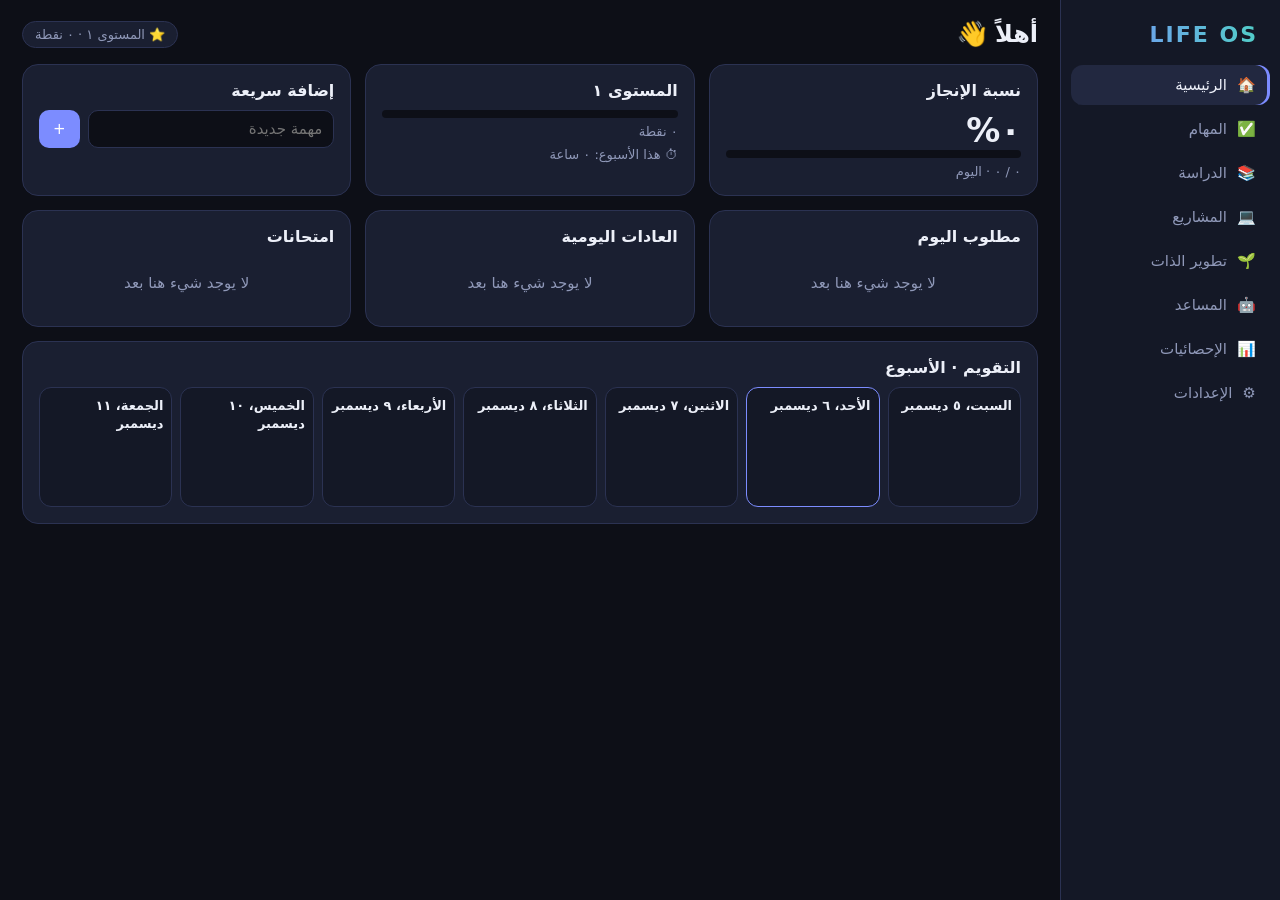
==== lifeos/index.html @ abd7b047 "Add LIFE OS app to the store" ====
<!DOCTYPE html>
<html lang="ar" dir="rtl">
<head>
<meta charset="utf-8">
<meta name="viewport" content="width=device-width,initial-scale=1,viewport-fit=cover">
<meta name="theme-color" content="#0d0f17">
<title>LIFE OS</title>
<link rel="manifest" href="manifest.webmanifest">
<link rel="icon" href="icon.svg">
<style>
:root{--bg:#0d0f17;--bg2:#141826;--card:#1a1f31;--card2:#222840;--line:#2b3252;--tx:#eceff8;--mu:#8f98b8;--ac:#7c8cff;--ac2:#4fd1c5;--ok:#46d19a;--warn:#f5b84b;--bad:#ef6a7a;--r:16px}
*{box-sizing:border-box;-webkit-tap-highlight-color:transparent}
html,body{margin:0;height:100%;background:var(--bg);color:var(--tx);font-family:"Segoe UI",Tahoma,"Noto Sans Arabic",system-ui,sans-serif;font-size:15px}
button,input,select,textarea{font:inherit;color:inherit}
#app{display:flex;height:100%}
nav{width:220px;background:var(--bg2);border-inline-end:1px solid var(--line);padding:16px 10px;display:flex;flex-direction:column;gap:4px;overflow:auto}
.logo{font-weight:800;font-size:22px;letter-spacing:2px;padding:6px 12px 14px;background:linear-gradient(90deg,var(--ac),var(--ac2));-webkit-background-clip:text;background-clip:text;color:transparent}
nav button{background:none;border:0;text-align:start;padding:11px 14px;border-radius:12px;color:var(--mu);cursor:pointer;display:flex;gap:10px;align-items:center;transition:.2s}
nav button:hover{background:var(--card)}
nav button.on{background:var(--card2);color:var(--tx);box-shadow:inset 3px 0 0 var(--ac)}
[dir=rtl] nav button.on{box-shadow:inset -3px 0 0 var(--ac)}
main{flex:1;min-width:0;overflow:auto;padding:20px 22px 90px}
.top{display:flex;align-items:center;gap:10px;margin-bottom:16px;flex-wrap:wrap}
.top h1{margin:0;font-size:24px;flex:1}
.pill{background:var(--card);border:1px solid var(--line);border-radius:99px;padding:5px 12px;font-size:13px;color:var(--mu)}
.grid{display:grid;gap:14px;grid-template-columns:repeat(auto-fit,minmax(min(280px,100%),1fr))}
.card{min-width:0;background:var(--card);border:1px solid var(--line);border-radius:var(--r);padding:16px;animation:in .3s ease}
@keyframes in{from{opacity:0;transform:translateY(8px)}to{opacity:1;transform:none}}
.card h3{margin:0 0 10px;font-size:16px;display:flex;justify-content:space-between;align-items:center;gap:8px}
.btn{background:var(--ac);border:0;color:#fff;padding:8px 14px;border-radius:10px;cursor:pointer;transition:.15s}
.btn:hover{filter:brightness(1.1)}.btn:active{transform:scale(.97)}
.btn.sec{background:var(--card2);color:var(--tx);border:1px solid var(--line)}
.btn.bad{background:var(--bad)}.btn.sm{padding:4px 9px;font-size:13px}
.row{display:flex;align-items:center;gap:10px;padding:8px 0;border-bottom:1px solid var(--line)}
.row:last-child{border:0}.row .grow,.grow{flex:1;min-width:0}
.done .t{text-decoration:line-through;color:var(--mu)}
.mu{color:var(--mu);font-size:13px}
.bar{height:8px;background:var(--bg);border-radius:9px;overflow:hidden}
.bar i{display:block;height:100%;background:linear-gradient(90deg,var(--ac),var(--ac2));transition:width .5s}
.big{font-size:34px;font-weight:800}
input,select,textarea{background:var(--bg);border:1px solid var(--line);border-radius:10px;padding:9px 11px;width:100%}
input[type=checkbox]{width:20px;height:20px;accent-color:var(--ac);flex:none}
input:focus,select:focus,textarea:focus{outline:2px solid var(--ac);border-color:transparent}
label{display:block;font-size:13px;color:var(--mu);margin:10px 0 4px}
.modal{position:fixed;inset:0;background:#000a;display:flex;align-items:center;justify-content:center;z-index:50;padding:14px}
.modal>div{background:var(--card);border:1px solid var(--line);border-radius:var(--r);padding:18px;width:100%;max-width:440px;max-height:92vh;overflow:auto;animation:in .2s}
.tag{font-size:12px;padding:2px 8px;border-radius:99px;background:var(--card2);color:var(--mu);white-space:nowrap}
.p1{color:var(--bad)}.p2{color:var(--warn)}.p3{color:var(--ok)}
.week{display:grid;width:100%;grid-template-columns:repeat(7,minmax(110px,1fr));gap:8px;overflow:auto}
.day{background:var(--bg2);border:1px solid var(--line);border-radius:12px;padding:8px;min-height:120px}
.day.today{border-color:var(--ac)}
.day b{font-size:13px}.ev{font-size:12px;background:var(--card2);border-radius:7px;padding:3px 6px;margin-top:4px;border-inline-start:3px solid var(--ac)}
.ev.a{border-color:var(--warn)}.ev.s{border-color:var(--ac2)}.ev.e{border-color:var(--bad)}
.timer{font-size:56px;font-weight:800;text-align:center;font-variant-numeric:tabular-nums;margin:8px 0}
.tabs{display:flex;gap:6px;margin-bottom:12px;flex-wrap:wrap}
.chat{display:flex;flex-direction:column;gap:8px;max-height:52vh;overflow:auto;padding:4px}
.msg{padding:10px 13px;border-radius:14px;max-width:88%;white-space:pre-wrap;line-height:1.6}
.msg.u{background:var(--ac);align-self:flex-end}
.msg.b{background:var(--card2);align-self:flex-start}
.hab{display:flex;gap:4px;flex-wrap:wrap}
.hab span{width:26px;height:26px;border-radius:7px;background:var(--bg);display:flex;align-items:center;justify-content:center;font-size:11px;color:var(--mu);cursor:pointer;border:1px solid var(--line)}
.hab span.on{background:var(--ok);color:#06251a;border-color:var(--ok)}
.hab span.td{outline:2px solid var(--ac)}
.empty{color:var(--mu);text-align:center;padding:18px}
.toast{position:fixed;bottom:80px;inset-inline:0;margin:auto;width:max-content;max-width:90%;background:var(--card2);border:1px solid var(--ac);padding:10px 16px;border-radius:12px;z-index:99;animation:in .3s}
@media(max-width:760px){
 #app{flex-direction:column-reverse}
 nav{width:100%;flex-direction:row;padding:4px;border:0;border-top:1px solid var(--line);justify-content:space-around;gap:0;overflow:hidden}
 nav .logo{display:none}
 nav button{flex-direction:column;gap:2px;padding:6px 2px;font-size:10px;flex:1;align-items:center;text-align:center;min-width:0}
 nav button.on{box-shadow:none;background:var(--card2)}
 nav button span.ic{font-size:19px}
 main{padding:14px 12px 20px}
 .week{grid-template-columns:repeat(7,130px)}
 .top h1{font-size:20px}
 .timer{font-size:46px}
}
@media(prefers-reduced-motion:reduce){*{animation:none!important;transition:none!important}}
</style>
</head>
<body>
<div id="app"><nav id="nav"></nav><main id="main"></main></div>
<script>
"use strict";
/* ============ i18n ============ */
const T={
ar:{dash:"الرئيسية",tasks:"المهام",study:"الدراسة",projects:"المشاريع",self:"تطوير الذات",ai:"المساعد",stats:"الإحصائيات",settings:"الإعدادات",
today:"اليوم",pending:"مطلوب اليوم",completion:"نسبة الإنجاز",level:"المستوى",xp:"نقطة",add:"إضافة",edit:"تعديل",del:"حذف",save:"حفظ",cancel:"إلغاء",
title:"العنوان",date:"التاريخ",time:"الوقت",prio:"الأولوية",high:"عالية",mid:"متوسطة",low:"منخفضة",none:"لا يوجد شيء هنا بعد",confirmDel:"متأكد من الحذف؟",
newTask:"مهمة جديدة",week:"الأسبوع",day:"اليوم",calendar:"التقويم",prevW:"السابق",nextW:"التالي",
subjects:"المواد",newSubject:"مادة جديدة",name:"الاسم",exam:"تاريخ الامتحان",weight:"الأهمية (1-5)",lessons:"الدروس",assignments:"الواجبات",
newLesson:"درس جديد",newAssign:"واجب جديد",due:"الموعد",plan:"جدول المذاكرة الذكي",genPlan:"توليد الجدول",dailyMin:"دقائق المذاكرة يوميًا",days:"عدد الأيام",
pomodoro:"مؤقت بومودورو",workMin:"دقائق التركيز",breakMin:"دقائق الراحة",start:"ابدأ",pause:"إيقاف مؤقت",reset:"إعادة",focus:"تركيز",rest:"راحة",kind:"النوع",
studyK:"دراسة",workK:"عمل",noSubject:"بدون مادة",minutes:"دقيقة",
newProject:"مشروع جديد",desc:"الوصف",stages:"المراحل",ideas:"الأفكار",links:"الروابط والملفات",newStage:"مرحلة جديدة",newIdea:"فكرة جديدة",newLink:"رابط جديد",url:"الرابط أو مسار الملف",progress:"التقدم",back:"رجوع",
habits:"العادات اليومية",newHabit:"عادة جديدة",sleep:"النوم والاستيقاظ",bed:"وقت النوم",wake:"وقت الاستيقاظ",logSleep:"سجّل نوم الليلة",goals:"أهداف الشهر",newGoal:"هدف جديد",target:"الهدف (رقم)",current:"الحالي",month:"الشهر",
sleepTarget:"هدف النوم (ساعات)",avgSleep:"متوسط النوم",achievements:"سجل الإنجازات",streak:"يوم متتالي",
ask:"اكتب سؤالك...",send:"إرسال",planDay:"نظّم يومي",prios:"أولويات المهام",solve:"ساعدني في مشكلة",boost:"خطة لتحسين الإنتاجية",
hours:"ساعة",studyH:"ساعات الدراسة",workH:"ساعات العمل",thisW:"هذا الأسبوع",lastW:"الأسبوع الماضي",compare:"مقارنة الأسابيع",last14:"آخر 14 يومًا",tasksDone:"مهام منجزة",
lang:"اللغة",backup:"النسخ الاحتياطي",export:"تصدير نسخة",import:"استيراد نسخة",wipe:"مسح كل البيانات",aiCfg:"إعداد الذكاء الاصطناعي (اختياري)",aiKey:"مفتاح API",aiUrl:"عنوان API (متوافق مع OpenAI)",aiModel:"الموديل",
aiNote:"بدون مفتاح، المساعد يعمل محليًا ويحلل بياناتك. مع مفتاح، يستخدم نموذجًا خارجيًا وتُرسل له ملخصات بياناتك. المفتاح يبقى على جهازك فقط.",
saved:"تم الحفظ",imported:"تم الاستيراد",bad:"ملف غير صالح",levelUp:"مستوى جديد!",
fast:"إضافة سريعة",greet:"أهلاً",overdue:"متأخر",noPlan:"أضف مواد أولًا",planDone:"تم توليد الجدول",
exams:"امتحانات",install:"يمكنك تثبيته على الشاشة الرئيسية من قائمة المتصفح",autoBackup:"آخر نسخة تصدير",never:"لم يتم بعد",wipeC:"سيتم مسح كل شيء نهائيًا. تأكيد؟"},
en:{dash:"Home",tasks:"Tasks",study:"Study",projects:"Projects",self:"Growth",ai:"Assistant",stats:"Stats",settings:"Settings",
today:"Today",pending:"Due today",completion:"Completion",level:"Level",xp:"XP",add:"Add",edit:"Edit",del:"Delete",save:"Save",cancel:"Cancel",
title:"Title",date:"Date",time:"Time",prio:"Priority",high:"High",mid:"Medium",low:"Low",none:"Nothing here yet",confirmDel:"Delete this?",
newTask:"New task",week:"Week",day:"Day",calendar:"Calendar",prevW:"Prev",nextW:"Next",
subjects:"Subjects",newSubject:"New subject",name:"Name",exam:"Exam date",weight:"Importance (1-5)",lessons:"Lessons",assignments:"Assignments",
newLesson:"New lesson",newAssign:"New assignment",due:"Due",plan:"Smart study plan",genPlan:"Generate plan",dailyMin:"Study minutes per day",days:"Days",
pomodoro:"Pomodoro timer",workMin:"Focus minutes",breakMin:"Break minutes",start:"Start",pause:"Pause",reset:"Reset",focus:"Focus",rest:"Break",kind:"Type",
studyK:"Study",workK:"Work",noSubject:"No subject",minutes:"min",
newProject:"New project",desc:"Description",stages:"Stages",ideas:"Ideas",links:"Links & files",newStage:"New stage",newIdea:"New idea",newLink:"New link",url:"URL or file path",progress:"Progress",back:"Back",
habits:"Daily habits",newHabit:"New habit",sleep:"Sleep & wake",bed:"Bedtime",wake:"Wake time",logSleep:"Log last night",goals:"Monthly goals",newGoal:"New goal",target:"Target (number)",current:"Current",month:"Month",
sleepTarget:"Sleep target (hours)",avgSleep:"Avg sleep",achievements:"Achievement log",streak:"day streak",
ask:"Type your question...",send:"Send",planDay:"Plan my day",prios:"Task priorities",solve:"Help with a problem",boost:"Productivity plan",
hours:"h",studyH:"Study hours",workH:"Work hours",thisW:"This week",lastW:"Last week",compare:"Week comparison",last14:"Last 14 days",tasksDone:"Tasks done",
lang:"Language",backup:"Backup",export:"Export backup",import:"Import backup",wipe:"Erase all data",aiCfg:"AI setup (optional)",aiKey:"API key",aiUrl:"API URL (OpenAI-compatible)",aiModel:"Model",
aiNote:"Without a key the assistant runs locally and analyses your data. With a key it uses an external model and sends summaries of your data. The key stays on your device.",
saved:"Saved",imported:"Imported",bad:"Invalid file",levelUp:"Level up!",
fast:"Quick add",greet:"Hello",overdue:"Overdue",noPlan:"Add subjects first",planDone:"Plan generated",
exams:"Exams",install:"You can install it to your home screen from the browser menu",autoBackup:"Last export",never:"Never",wipeC:"This erases everything permanently. Confirm?"}
};
const IC={dash:"🏠",tasks:"✅",study:"📚",projects:"💻",self:"🌱",ai:"🤖",stats:"📊",settings:"⚙️"};
/* ============ storage (IndexedDB, localStorage fallback) ============ */
const DEF=()=>({v:1,settings:{lang:"ar",sleepTarget:8,aiKey:"",aiUrl:"https://api.openai.com/v1/chat/completions",aiModel:"gpt-4o-mini",lastExport:null,dailyMin:120,planDays:7},
tasks:[],subjects:[],lessons:[],assigns:[],sessions:[],plan:[],projects:[],habits:[],sleep:[],goals:[],xp:0,log:[],chat:[]});
let S=DEF();
const DBN="lifeos",STO="kv";
function idb(){return new Promise((res,rej)=>{if(!window.indexedDB)return rej();const r=indexedDB.open(DBN,1);r.onupgradeneeded=()=>r.result.createObjectStore(STO);r.onsuccess=()=>res(r.result);r.onerror=()=>rej(r.error)})}
async function load(){
 try{const db=await idb();const v=await new Promise((res,rej)=>{const q=db.transaction(STO).objectStore(STO).get("state");q.onsuccess=()=>res(q.result);q.onerror=rej});if(v)S=merge(DEF(),v);else{const l=localStorage.getItem("lifeos");if(l)S=merge(DEF(),JSON.parse(l))}}
 catch(e){try{const l=localStorage.getItem("lifeos");if(l)S=merge(DEF(),JSON.parse(l))}catch(_){}}
}
function merge(d,v){const o=Object.assign({},d,v);o.settings=Object.assign({},d.settings,v.settings||{});return o}
let saveT=null;
function save(){clearTimeout(saveT);saveT=setTimeout(flush,150)}
async function flush(){
 const snap=JSON.parse(JSON.stringify(S));
 try{const db=await idb();await new Promise((res,rej)=>{const tx=db.transaction(STO,"readwrite");tx.objectStore(STO).put(snap,"state");tx.oncomplete=res;tx.onerror=rej})}
 catch(e){try{localStorage.setItem("lifeos",JSON.stringify(snap))}catch(_){}}
}
addEventListener("pagehide",flush);
document.addEventListener("visibilitychange",()=>{if(document.hidden)flush()});
/* ============ utils ============ */
const $=s=>document.querySelector(s);
const t=k=>(T[S.settings.lang]||T.ar)[k]||k;
const uid=()=>Date.now().toString(36)+Math.random().toString(36).slice(2,7);
const esc=s=>String(s==null?"":s).replace(/[&<>"']/g,c=>({"&":"&amp;","<":"&lt;",">":"&gt;",'"':"&quot;","'":"&#39;"}[c]));
const pad=n=>String(n).padStart(2,"0");
const ymd=d=>d.getFullYear()+"-"+pad(d.getMonth()+1)+"-"+pad(d.getDate());
const parse=s=>{const[a,b,c]=s.split("-").map(Number);return new Date(a,b-1,c)};
const today=()=>ymd(new Date());
const addDays=(s,n)=>{const d=parse(s);d.setDate(d.getDate()+n);return ymd(d)};
const diffDays=(a,b)=>Math.round((parse(b)-parse(a))/864e5);
const weekStart=s=>{const d=parse(s);const k=(d.getDay()+1)%7;d.setDate(d.getDate()-k);return ymd(d)};
const fmtD=s=>parse(s).toLocaleDateString(S.settings.lang==="ar"?"ar-EG":"en-GB",{weekday:"short",day:"numeric",month:"short"});
const num=n=>S.settings.lang==="ar"?Number(n).toLocaleString("ar-EG",{useGrouping:false}):String(n);
const prioL=p=>({1:t("high"),2:t("mid"),3:t("low")}[p]);
function toast(m){const e=document.createElement("div");e.className="toast";e.textContent=m;document.body.appendChild(e);setTimeout(()=>e.remove(),2200)}
function lvl(xp){return Math.floor(Math.sqrt(xp/50))+1}
function lvlBase(l){return (l-1)*(l-1)*50}
function addXP(n){
 const before=lvl(S.xp);S.xp=Math.max(0,S.xp+n);const after=lvl(S.xp);
 if(n>0&&after>before){S.log.unshift({id:uid(),date:today(),text:(S.settings.lang==="ar"?"وصلت للمستوى ":"Reached level ")+after});toast("🎉 "+t("levelUp")+" "+after)}
}
function logAch(text){S.log.unshift({id:uid(),date:today(),text});S.log=S.log.slice(0,300)}
function minutesOn(date,kind){return S.sessions.filter(x=>x.date===date&&(!kind||x.kind===kind)).reduce((a,b)=>a+b.min,0)}
function pct(a,b){return b?Math.round(a/b*100):0}
/* ============ modal form ============ */
function form(title,fields,init,onOk){
 const m=document.createElement("div");m.className="modal";
 const body=fields.map(f=>{const v=(init&&init[f.k]!=null)?init[f.k]:(f.d!=null?f.d:"");let i;
  if(f.type==="select")i=`<select name="${f.k}">${f.opts.map(o=>`<option value="${esc(o[0])}" ${String(o[0])===String(v)?"selected":""}>${esc(o[1])}</option>`).join("")}</select>`;
  else if(f.type==="area")i=`<textarea name="${f.k}" rows="3">${esc(v)}</textarea>`;
  else i=`<input name="${f.k}" type="${f.type||"text"}" value="${esc(v)}" ${f.req?"required":""} ${f.min!=null?`min="${f.min}"`:""} ${f.max!=null?`max="${f.max}"`:""} step="any">`;
  return `<label>${esc(f.l)}</label>${i}`}).join("");
 m.innerHTML=`<div><h3>${esc(title)}</h3><form>${body}<div style="display:flex;gap:8px;margin-top:16px"><button class="btn" style="flex:1">${t("save")}</button><button type="button" class="btn sec" data-x>${t("cancel")}</button></div></form></div>`;
 document.body.appendChild(m);
 const fm=m.querySelector("form");const close=()=>m.remove();
 m.querySelector("[data-x]").onclick=close;m.onclick=e=>{if(e.target===m)close()};
 const first=fm.querySelector("input,textarea");if(first&&innerWidth>760)first.focus();
 fm.onsubmit=e=>{e.preventDefault();const o={};fields.forEach(f=>{let v=fm.elements[f.k].value.trim();if(f.type==="number")v=v===""?null:Number(v);o[f.k]=v});close();onOk(o)};
}
function ask(msg,ok){if(confirm(msg))ok()}
/* ============ nav / router ============ */
const VIEWS=["dash","tasks","study","projects","self","ai","stats","settings"];
let view="dash",calBase=today(),calMode="week",studyTab="timer",openProj=null;
function applyLang(){document.documentElement.lang=S.settings.lang;document.documentElement.dir=S.settings.lang==="ar"?"rtl":"ltr"}
function renderNav(){
 $("#nav").innerHTML=`<div class="logo">LIFE OS</div>`+VIEWS.map(v=>`<button data-v="${v}" class="${v===view?"on":""}"><span class="ic">${IC[v]}</span><span>${t(v)}</span></button>`).join("");
 $("#nav").onclick=e=>{const b=e.target.closest("button");if(b){view=b.dataset.v;openProj=null;render()}};
}
function render(){applyLang();renderNav();const m=$("#main");m.innerHTML=R[view]();bind(m);m.scrollTop=0;updateTimerUI()}
function rerender(){const m=$("#main");const st=m.scrollTop;m.innerHTML=R[view]();bind(m);m.scrollTop=st;updateTimerUI();save()}
function bind(root){
 root.onclick=e=>{const el=e.target.closest("[data-a]");if(!el)return;const a=el.dataset.a;if(A[a])A[a](el.dataset.id,el.dataset.x,el)};
 root.onchange=e=>{const el=e.target.closest("[data-c]");if(el&&A[el.dataset.c])A[el.dataset.c](el.dataset.id,el.value,el)};
 root.querySelectorAll("form[data-f]").forEach(f=>f.onsubmit=e=>{e.preventDefault();A[f.dataset.f](f)});
}
function head(title,extra=""){return `<div class="top"><h1>${title}</h1>${extra}<span class="pill">⭐ ${t("level")} ${num(lvl(S.xp))} · ${num(S.xp)} ${t("xp")}</span></div>`}
/* ============ data helpers ============ */
const subj=id=>S.subjects.find(s=>s.id===id);
const subjName=id=>(subj(id)||{}).name||t("noSubject");
function tasksOn(d){return S.tasks.filter(x=>x.date===d)}
function calEvents(d){
 const ev=[];
 tasksOn(d).forEach(x=>ev.push({c:"",txt:(x.time?x.time+" ":"")+x.title,done:x.done}));
 S.assigns.filter(x=>x.due===d).forEach(x=>ev.push({c:"a",txt:"📝 "+x.title,done:x.done}));
 S.plan.filter(x=>x.date===d).forEach(x=>ev.push({c:"s",txt:"📖 "+subjName(x.subjectId)+" "+x.min+" "+t("minutes"),done:x.done}));
 S.subjects.filter(x=>x.exam===d).forEach(x=>ev.push({c:"e",txt:"🎯 "+t("exam")+": "+x.name}));
 return ev;
}
function todayStats(){
 const d=today();
 const tk=tasksOn(d),as=S.assigns.filter(x=>x.due===d),pl=S.plan.filter(x=>x.date===d);
 const all=tk.length+as.length+pl.length;const dn=tk.filter(x=>x.done).length+as.filter(x=>x.done).length+pl.filter(x=>x.done).length;
 return{tk,as,pl,all,dn,p:pct(dn,all)};
}
function overdue(){const d=today();return S.tasks.filter(x=>!x.done&&x.date&&x.date<d)}
function streak(h){let n=0,d=today();if(!h.log[d])d=addDays(d,-1);while(h.log[d]){n++;d=addDays(d,-1)}return n}
function sleepHours(r){const[a,b]=r.bed.split(":").map(Number),[c,d]=r.wake.split(":").map(Number);let m=(c*60+d)-(a*60+b);if(m<=0)m+=1440;return Math.round(m/6)/10}
/* ============ views ============ */
const R={};
R.dash=()=>{
 const st=todayStats(),od=overdue();
 const nl=lvl(S.xp),pr=pct(S.xp-lvlBase(nl),lvlBase(nl+1)-lvlBase(nl));
 const wk=weekStart(today());let wkMin=0;for(let i=0;i<7;i++)wkMin+=minutesOn(addDays(wk,i));
 const rows=[...st.tk.map(x=>row("task",x,x.title,x.time||"")),...st.as.map(x=>row("assign",x,"📝 "+x.title,subjName(x.subjectId))),...st.pl.map(x=>row("plan",x,"📖 "+subjName(x.subjectId),x.min+" "+t("minutes")))];
 const upcoming=S.subjects.filter(s=>s.exam&&s.exam>=today()).sort((a,b)=>a.exam<b.exam?-1:1).slice(0,3);
 const hs=S.habits.map(h=>`<div class="row ${h.log[today()]?"done":""}"><input type="checkbox" data-c="habit" data-id="${h.id}" ${h.log[today()]?"checked":""}><div class="grow t">${esc(h.name)}</div><span class="tag">🔥 ${num(streak(h))}</span></div>`).join("");
 return head(`${t("greet")} 👋`)+`
 <div class="grid">
 <div class="card"><h3>${t("completion")}</h3><div class="big">${num(st.p)}%</div><div class="bar"><i style="width:${st.p}%"></i></div><div class="mu" style="margin-top:6px">${num(st.dn)} / ${num(st.all)} · ${t("today")}</div></div>
 <div class="card"><h3>${t("level")} ${num(nl)}</h3><div class="bar"><i style="width:${pr}%"></i></div><div class="mu" style="margin-top:6px">${num(S.xp)} ${t("xp")}</div>
  <div class="mu" style="margin-top:8px">⏱ ${t("thisW")}: ${num((wkMin/60).toFixed(1))} ${t("hours")}</div></div>
 <div class="card"><h3>${t("fast")}</h3><form data-f="quick" style="display:flex;gap:8px"><input name="title" placeholder="${t("newTask")}" required><button class="btn">+</button></form>
  ${od.length?`<div class="mu p1" style="margin-top:8px">⚠ ${t("overdue")}: ${num(od.length)}</div>`:""}</div>
 </div>
 <div class="grid" style="margin-top:14px">
 <div class="card"><h3>${t("pending")}</h3>${rows.join("")||`<div class="empty">${t("none")}</div>`}</div>
 <div class="card"><h3>${t("habits")}</h3>${hs||`<div class="empty">${t("none")}</div>`}</div>
 <div class="card"><h3>${t("exams")}</h3>${upcoming.map(s=>`<div class="row"><div class="grow">🎯 ${esc(s.name)}</div><span class="tag">${fmtD(s.exam)} · ${num(diffDays(today(),s.exam))}d</span></div>`).join("")||`<div class="empty">${t("none")}</div>`}</div>
 </div>
 <div class="card" style="margin-top:14px"><h3>${t("calendar")} · ${t("week")}</h3>${weekGrid(weekStart(today()))}</div>`;
};
function row(kind,x,title,sub,actions){
 const c=kind==="task"?"task":kind==="assign"?"assign":"planb";
 return `<div class="row ${x.done?"done":""}"><input type="checkbox" data-c="${c}" data-id="${x.id}" ${x.done?"checked":""}><div class="grow"><div class="t">${esc(title)}</div>${sub?`<div class="mu">${esc(sub)}</div>`:""}</div>${actions||""}</div>`;
}
function weekGrid(ws){
 let h='<div class="week">';
 for(let i=0;i<7;i++){const d=addDays(ws,i);const ev=calEvents(d);
  h+=`<div class="day ${d===today()?"today":""}"><b>${fmtD(d)}</b>${ev.map(e=>`<div class="ev ${e.c}" style="${e.done?"opacity:.5;text-decoration:line-through":""}">${esc(e.txt)}</div>`).join("")}</div>`}
 return h+"</div>";
}
R.tasks=()=>{
 const sorted=[...S.tasks].sort((a,b)=>(a.done-b.done)||((a.date||"9")<(b.date||"9")?-1:(a.date||"9")>(b.date||"9")?1:0)||a.prio-b.prio);
 let cal="";
 if(calMode==="week"){cal=`<div style="display:flex;gap:6px;margin-bottom:8px;align-items:center"><button class="btn sec sm" data-a="calMove" data-x="-7">◀ ${t("prevW")}</button><span class="mu grow" style="text-align:center">${fmtD(weekStart(calBase))} → ${fmtD(addDays(weekStart(calBase),6))}</span><button class="btn sec sm" data-a="calMove" data-x="7">${t("nextW")} ▶</button></div>`+weekGrid(weekStart(calBase))}
 else{const ev=calEvents(calBase);cal=`<div style="display:flex;gap:6px;margin-bottom:8px;align-items:center"><button class="btn sec sm" data-a="calMove" data-x="-1">◀</button><span class="mu grow" style="text-align:center">${fmtD(calBase)}</span><button class="btn sec sm" data-a="calMove" data-x="1">▶</button></div>`+(ev.map(e=>`<div class="ev ${e.c}" style="font-size:14px;padding:8px">${esc(e.txt)}</div>`).join("")||`<div class="empty">${t("none")}</div>`)}
 return head(t("tasks"),`<button class="btn" data-a="taskNew">+ ${t("newTask")}</button>`)+`
 <div class="card"><h3>${t("calendar")}<span><button class="btn sec sm" data-a="calMode" data-x="week">${t("week")}</button> <button class="btn sec sm" data-a="calMode" data-x="day">${t("day")}</button></span></h3>${cal}</div>
 <div class="card" style="margin-top:14px"><h3>${t("tasks")}</h3>${sorted.map(x=>row("task",x,x.title,(x.date?fmtD(x.date):"")+(x.time?" "+x.time:"")+" · "+prioL(x.prio),`<span class="tag p${x.prio}">●</span><button class="btn sec sm" data-a="taskEdit" data-id="${x.id}">✎</button><button class="btn sec sm" data-a="taskDel" data-id="${x.id}">🗑</button>`)).join("")||`<div class="empty">${t("none")}</div>`}</div>`;
};
R.study=()=>{
 const tabs=["timer","subjects","lessons","assigns","plan"],names={timer:t("pomodoro"),subjects:t("subjects"),lessons:t("lessons"),assigns:t("assignments"),plan:t("plan")};
 let b="";
 if(studyTab==="timer")b=timerCard();
 if(studyTab==="subjects")b=`<div class="card"><h3>${t("subjects")}<button class="btn sm" data-a="subNew">+ ${t("newSubject")}</button></h3>${S.subjects.map(s=>{const ls=S.lessons.filter(l=>l.subjectId===s.id);const dn=ls.filter(l=>l.done).length;const mins=S.sessions.filter(x=>x.subjectId===s.id).reduce((a,b)=>a+b.min,0);
  return `<div class="row"><div class="grow"><div>${esc(s.name)} <span class="tag">${t("weight")} ${s.weight}</span></div><div class="mu">${s.exam?"🎯 "+fmtD(s.exam)+" · ":""}${num(dn)}/${num(ls.length)} ${t("lessons")} · ${num((mins/60).toFixed(1))}${t("hours")}</div><div class="bar" style="margin-top:5px"><i style="width:${pct(dn,ls.length)}%"></i></div></div><button class="btn sec sm" data-a="subEdit" data-id="${s.id}">✎</button><button class="btn sec sm" data-a="subDel" data-id="${s.id}">🗑</button></div>`}).join("")||`<div class="empty">${t("none")}</div>`}</div>`;
 if(studyTab==="lessons")b=`<div class="card"><h3>${t("lessons")}<button class="btn sm" data-a="lesNew">+ ${t("newLesson")}</button></h3>${S.lessons.map(l=>`<div class="row ${l.done?"done":""}"><input type="checkbox" data-c="lesson" data-id="${l.id}" ${l.done?"checked":""}><div class="grow"><div class="t">${esc(l.title)}</div><div class="mu">${esc(subjName(l.subjectId))}</div></div><button class="btn sec sm" data-a="lesDel" data-id="${l.id}">🗑</button></div>`).join("")||`<div class="empty">${t("none")}</div>`}</div>`;
 if(studyTab==="assigns")b=`<div class="card"><h3>${t("assignments")}<button class="btn sm" data-a="asNew">+ ${t("newAssign")}</button></h3>${[...S.assigns].sort((a,b)=>(a.done-b.done)||(a.due<b.due?-1:1)).map(x=>row("assign",x,x.title,subjName(x.subjectId)+" · "+fmtD(x.due),`<button class="btn sec sm" data-a="asEdit" data-id="${x.id}">✎</button><button class="btn sec sm" data-a="asDel" data-id="${x.id}">🗑</button>`)).join("")||`<div class="empty">${t("none")}</div>`}</div>`;
 if(studyTab==="plan"){
  const days=[...new Set(S.plan.map(p=>p.date))].sort();
  b=`<div class="card"><h3>${t("plan")}</h3><form data-f="genPlan" style="display:flex;gap:8px;flex-wrap:wrap;align-items:flex-end"><div style="flex:1;min-width:120px"><label>${t("dailyMin")}</label><input type="number" name="m" min="15" value="${S.settings.dailyMin}"></div><div style="flex:1;min-width:100px"><label>${t("days")}</label><input type="number" name="d" min="1" max="30" value="${S.settings.planDays}"></div><button class="btn">${t("genPlan")}</button></form></div>
  <div class="grid" style="margin-top:14px">${days.map(d=>`<div class="card"><h3>${fmtD(d)}${d===today()?` <span class="tag">${t("today")}</span>`:""}</h3>${S.plan.filter(p=>p.date===d).map(p=>row("plan",p,subjName(p.subjectId),p.min+" "+t("minutes"),`<button class="btn sec sm" data-a="planDel" data-id="${p.id}">🗑</button>`)).join("")}</div>`).join("")}</div>`;
 }
 return head(t("study"))+`<div class="tabs">${tabs.map(x=>`<button class="btn ${x===studyTab?"":"sec"} sm" data-a="sTab" data-x="${x}">${names[x]}</button>`).join("")}</div>`+b;
};
/* pomodoro */
const TM={mode:"work",run:false,end:0,left:25*60,work:25,brk:5,sub:"",kind:"study"};
function timerCard(){
 return `<div class="card" style="max-width:520px"><h3>${t("pomodoro")}<span class="tag" id="tmMode"></span></h3>
 <div class="timer" id="tmClock">25:00</div><div class="bar"><i id="tmBar" style="width:0"></i></div>
 <div style="display:flex;gap:8px;justify-content:center;margin:14px 0"><button class="btn" id="tmGo" data-a="tmToggle"></button><button class="btn sec" data-a="tmReset">${t("reset")}</button></div>
 <div style="display:grid;grid-template-columns:1fr 1fr;gap:8px"><div><label>${t("workMin")}</label><input type="number" min="1" value="${TM.work}" data-c="tmWork"></div><div><label>${t("breakMin")}</label><input type="number" min="1" value="${TM.brk}" data-c="tmBrk"></div>
 <div><label>${t("kind")}</label><select data-c="tmKind"><option value="study" ${TM.kind==="study"?"selected":""}>${t("studyK")}</option><option value="work" ${TM.kind==="work"?"selected":""}>${t("workK")}</option></select></div>
 <div><label>${t("subjects")}</label><select data-c="tmSub"><option value="">${t("noSubject")}</option>${S.subjects.map(s=>`<option value="${s.id}" ${TM.sub===s.id?"selected":""}>${esc(s.name)}</option>`).join("")}</select></div></div>
 <div class="mu" style="margin-top:10px">${t("today")}: ${num(minutesOn(today()))} ${t("minutes")}</div></div>`;
}
function fmtT(s){s=Math.max(0,Math.round(s));return pad(Math.floor(s/60))+":"+pad(s%60)}
function tmTotal(){return(TM.mode==="work"?TM.work:TM.brk)*60}
function updateTimerUI(){
 const left=TM.run?(TM.end-Date.now())/1000:TM.left;
 document.title=TM.run?fmtT(left)+" · LIFE OS":"LIFE OS";
 const c=$("#tmClock");if(!c)return;
 c.textContent=fmtT(left);$("#tmBar").style.width=(100-pct(left,tmTotal()))+"%";
 $("#tmMode").textContent=TM.mode==="work"?t("focus"):t("rest");$("#tmGo").textContent=TM.run?t("pause"):t("start");
}
function beep(){try{const a=new (window.AudioContext||window.webkitAudioContext)();[0,.25,.5].forEach(o=>{const s=a.createOscillator(),g=a.createGain();s.connect(g);g.connect(a.destination);s.frequency.value=880;g.gain.value=.15;s.start(a.currentTime+o);s.stop(a.currentTime+o+.15)})}catch(e){};if(navigator.vibrate)navigator.vibrate([200,100,200])}
function tmTick(){
 if(!TM.run)return;
 if(Date.now()>=TM.end){
  beep();
  if(TM.mode==="work"){S.sessions.push({id:uid(),date:today(),min:TM.work,kind:TM.kind,subjectId:TM.sub||null});addXP(20);logAch((S.settings.lang==="ar"?"جلسة تركيز ":"Focus session ")+TM.work+" "+t("minutes"));TM.mode="rest"}
  else TM.mode="work";
  TM.left=tmTotal();TM.end=Date.now()+TM.left*1000;save();
  if(view==="dash"||view==="stats"||view==="study")rerender();
 }
 updateTimerUI();
}
setInterval(tmTick,500);
/* projects */
R.projects=()=>{
 if(openProj){const p=S.projects.find(x=>x.id===openProj);if(p)return projectView(p);openProj=null}
 return head(t("projects"),`<button class="btn" data-a="projNew">+ ${t("newProject")}</button>`)+`<div class="grid">${S.projects.map(p=>`<div class="card" style="cursor:pointer" data-a="projOpen" data-id="${p.id}"><h3>${esc(p.name)}<span class="tag">${num(projPct(p))}%</span></h3><div class="mu">${esc(p.desc||"")}</div><div class="bar" style="margin-top:10px"><i style="width:${projPct(p)}%"></i></div><div class="mu" style="margin-top:6px">${num(p.stages.filter(s=>s.done).length)}/${num(p.stages.length)} ${t("stages")} · 💡${num(p.ideas.length)} · 🔗${num(p.links.length)}</div></div>`).join("")||`<div class="empty">${t("none")}</div>`}</div>`;
};
const projPct=p=>pct(p.stages.filter(s=>s.done).length,p.stages.length);
function projectView(p){
 return head(esc(p.name),`<button class="btn sec" data-a="projBack">${t("back")}</button><button class="btn sec" data-a="projEdit" data-id="${p.id}">✎</button><button class="btn bad" data-a="projDel" data-id="${p.id}">🗑</button>`)+`
 <div class="card"><div class="mu">${esc(p.desc||"")}</div><h3 style="margin-top:10px">${t("progress")} ${num(projPct(p))}%</h3><div class="bar"><i style="width:${projPct(p)}%"></i></div></div>
 <div class="grid" style="margin-top:14px">
 <div class="card"><h3>${t("stages")}<button class="btn sm" data-a="pAdd" data-x="stages" data-id="${p.id}">+</button></h3>${p.stages.map(s=>`<div class="row ${s.done?"done":""}"><input type="checkbox" data-c="stage" data-id="${p.id}|${s.id}" ${s.done?"checked":""}><div class="grow t">${esc(s.title)}</div><button class="btn sec sm" data-a="pDel" data-x="stages" data-id="${p.id}|${s.id}">🗑</button></div>`).join("")||`<div class="empty">${t("none")}</div>`}</div>
 <div class="card"><h3>${t("ideas")}<button class="btn sm" data-a="pAdd" data-x="ideas" data-id="${p.id}">+</button></h3>${p.ideas.map(s=>`<div class="row"><div class="grow">💡 ${esc(s.title)}<div class="mu">${fmtD(s.date)}</div></div><button class="btn sec sm" data-a="pDel" data-x="ideas" data-id="${p.id}|${s.id}">🗑</button></div>`).join("")||`<div class="empty">${t("none")}</div>`}</div>
 <div class="card"><h3>${t("links")}<button class="btn sm" data-a="pAdd" data-x="links" data-id="${p.id}">+</button></h3>${p.links.map(s=>`<div class="row"><div class="grow">${/^https?:/i.test(s.url)?`<a href="${esc(s.url)}" target="_blank" rel="noopener" style="color:var(--ac2)">${esc(s.title)}</a>`:`${esc(s.title)}`}<div class="mu" style="word-break:break-all">${esc(s.url)}</div></div><button class="btn sec sm" data-a="pDel" data-x="links" data-id="${p.id}|${s.id}">🗑</button></div>`).join("")||`<div class="empty">${t("none")}</div>`}</div></div>`;
}
/* self */
R.self=()=>{
 const m=today().slice(0,7);
 const last=Array.from({length:14},(_,i)=>addDays(today(),i-13));
 const sl=S.sleep.slice(-7);const avg=sl.length?(sl.reduce((a,b)=>a+sleepHours(b),0)/sl.length).toFixed(1):"-";
 const nl=lvl(S.xp);
 return head(t("self"))+`<div class="grid">
 <div class="card"><h3>${t("habits")}<button class="btn sm" data-a="habNew">+ ${t("newHabit")}</button></h3>${S.habits.map(h=>`<div style="margin-bottom:12px"><div style="display:flex;gap:8px;align-items:center;margin-bottom:5px"><b class="grow">${esc(h.name)}</b><span class="tag">🔥 ${num(streak(h))} ${t("streak")}</span><button class="btn sec sm" data-a="habDel" data-id="${h.id}">🗑</button></div><div class="hab">${last.map(d=>`<span class="${h.log[d]?"on":""} ${d===today()?"td":""}" data-a="habDay" data-id="${h.id}" data-x="${d}">${parse(d).getDate()}</span>`).join("")}</div></div>`).join("")||`<div class="empty">${t("none")}</div>`}</div>
 <div class="card"><h3>${t("sleep")}</h3><div class="mu">${t("sleepTarget")}: ${num(S.settings.sleepTarget)} · ${t("avgSleep")}: ${avg} ${t("hours")}</div>
  <form data-f="sleep" style="margin-top:8px"><div style="display:grid;grid-template-columns:1fr 1fr;gap:8px"><div><label>${t("bed")}</label><input type="time" name="bed" value="23:30" required></div><div><label>${t("wake")}</label><input type="time" name="wake" value="07:00" required></div></div><button class="btn" style="margin-top:10px;width:100%">${t("logSleep")}</button></form>
  <div style="margin-top:10px">${[...S.sleep].reverse().slice(0,6).map(r=>`<div class="row"><div class="grow">${fmtD(r.date)} · ${r.bed} → ${r.wake}</div><span class="tag ${sleepHours(r)>=S.settings.sleepTarget-.5?"p3":"p2"}">${num(sleepHours(r))}${t("hours")}</span><button class="btn sec sm" data-a="sleepDel" data-id="${r.id}">🗑</button></div>`).join("")}</div></div>
 <div class="card"><h3>${t("goals")}<button class="btn sm" data-a="goalNew">+ ${t("newGoal")}</button></h3>${S.goals.filter(g=>g.month===m).map(g=>`<div class="row ${g.done?"done":""}"><div class="grow"><div class="t">${esc(g.title)}</div><div class="bar" style="margin-top:5px"><i style="width:${Math.min(100,pct(g.cur,g.target))}%"></i></div><div class="mu">${num(g.cur)} / ${num(g.target)}</div></div><button class="btn sec sm" data-a="goalInc" data-id="${g.id}" data-x="1">+1</button><button class="btn sec sm" data-a="goalEdit" data-id="${g.id}">✎</button><button class="btn sec sm" data-a="goalDel" data-id="${g.id}">🗑</button></div>`).join("")||`<div class="empty">${t("none")}</div>`}</div>
 <div class="card"><h3>${t("level")} ${num(nl)}</h3><div class="bar"><i style="width:${pct(S.xp-lvlBase(nl),lvlBase(nl+1)-lvlBase(nl))}%"></i></div><div class="mu" style="margin:6px 0 10px">${num(S.xp)} / ${num(lvlBase(nl+1))} ${t("xp")}</div><h3 style="font-size:14px">${t("achievements")}</h3><div style="max-height:220px;overflow:auto">${S.log.slice(0,40).map(l=>`<div class="row"><div class="grow">🏅 ${esc(l.text)}</div><span class="mu">${fmtD(l.date)}</span></div>`).join("")||`<div class="empty">${t("none")}</div>`}</div></div>
 </div>`;
};
/* stats */
function barChart(vals,labels,color="var(--ac)"){
 const mx=Math.max(0.1,...vals),n=vals.length,w=300/n;
 return `<svg viewBox="0 0 300 130" style="width:100%;height:auto">${vals.map((v,i)=>{const h=v/mx*80;return `<rect x="${i*w+3}" y="${100-h}" width="${w-6}" height="${h}" rx="4" fill="${color}"/><text x="${i*w+w/2}" y="${96-h}" font-size="9" text-anchor="middle" fill="#8f98b8">${v?+v.toFixed(1):""}</text><text x="${i*w+w/2}" y="118" font-size="9" text-anchor="middle" fill="#8f98b8">${labels[i]}</text>`}).join("")}</svg>`;
}
function weekTotals(ws){let st=0,wk=0,tk=0;for(let i=0;i<7;i++){const d=addDays(ws,i);st+=minutesOn(d,"study");wk+=minutesOn(d,"work");tk+=S.tasks.filter(x=>x.done&&x.doneDate===d).length}return{st:st/60,wk:wk/60,tk}}
R.stats=()=>{
 const days=Array.from({length:14},(_,i)=>addDays(today(),i-13));
 const sv=days.map(d=>minutesOn(d,"study")/60),wv=days.map(d=>minutesOn(d,"work")/60),tv=days.map(d=>S.tasks.filter(x=>x.done&&x.doneDate===d).length);
 const lb=days.map(d=>parse(d).getDate());
 const tw=weekTotals(weekStart(today())),lw=weekTotals(addDays(weekStart(today()),-7));
 const cmp=(a,b)=>{const d=a-b;return `<span class="${d>=0?"p3":"p1"}">${d>=0?"▲":"▼"} ${num(Math.abs(d).toFixed(1))}</span>`};
 return head(t("stats"))+`<div class="grid">
 <div class="card"><h3>${t("studyH")} · ${t("last14")}</h3>${barChart(sv,lb)}</div>
 <div class="card"><h3>${t("workH")} · ${t("last14")}</h3>${barChart(wv,lb,"var(--ac2)")}</div>
 <div class="card"><h3>${t("tasksDone")} · ${t("last14")}</h3>${barChart(tv,lb,"var(--ok)")}</div>
 <div class="card"><h3>${t("compare")}</h3><table style="width:100%;text-align:center;border-collapse:collapse"><tr class="mu"><td></td><td>${t("thisW")}</td><td>${t("lastW")}</td><td>Δ</td></tr>
 <tr><td style="text-align:start">${t("studyH")}</td><td>${num(tw.st.toFixed(1))}</td><td>${num(lw.st.toFixed(1))}</td><td>${cmp(tw.st,lw.st)}</td></tr>
 <tr><td style="text-align:start">${t("workH")}</td><td>${num(tw.wk.toFixed(1))}</td><td>${num(lw.wk.toFixed(1))}</td><td>${cmp(tw.wk,lw.wk)}</td></tr>
 <tr><td style="text-align:start">${t("tasksDone")}</td><td>${num(tw.tk)}</td><td>${num(lw.tk)}</td><td>${cmp(tw.tk,lw.tk)}</td></tr></table></div>
 <div class="card"><h3>${t("achievements")}</h3><div style="max-height:260px;overflow:auto">${S.log.slice(0,60).map(l=>`<div class="row"><div class="grow">🏅 ${esc(l.text)}</div><span class="mu">${fmtD(l.date)}</span></div>`).join("")||`<div class="empty">${t("none")}</div>`}</div></div></div>`;
};
/* settings */
R.settings=()=>{
 const s=S.settings;
 return head(t("settings"))+`<div class="grid">
 <div class="card"><h3>${t("lang")}</h3><select data-c="lang"><option value="ar" ${s.lang==="ar"?"selected":""}>العربية</option><option value="en" ${s.lang==="en"?"selected":""}>English</option></select>
 <label>${t("sleepTarget")}</label><input type="number" step="0.5" value="${s.sleepTarget}" data-c="sleepT"></div>
 <div class="card"><h3>${t("backup")}</h3><div class="mu" style="margin-bottom:10px">${t("autoBackup")}: ${s.lastExport?new Date(s.lastExport).toLocaleString():t("never")}</div>
 <div style="display:flex;gap:8px;flex-wrap:wrap"><button class="btn" data-a="exp">${t("export")}</button><button class="btn sec" data-a="imp">${t("import")}</button><button class="btn bad" data-a="wipe">${t("wipe")}</button></div><input type="file" id="impF" accept=".json,application/json" hidden></div>
 <div class="card"><h3>${t("aiCfg")}</h3><div class="mu">${t("aiNote")}</div><label>${t("aiKey")}</label><input type="password" value="${esc(s.aiKey)}" data-c="aiKey" autocomplete="off"><label>${t("aiUrl")}</label><input value="${esc(s.aiUrl)}" data-c="aiUrl"><label>${t("aiModel")}</label><input value="${esc(s.aiModel)}" data-c="aiModel"></div>
 <div class="card"><div class="mu">${t("install")}</div></div></div>`;
};
/* ============ actions ============ */
const A={};
A.quick=f=>{const v=f.title.value.trim();if(!v)return;S.tasks.push({id:uid(),title:v,date:today(),time:"",prio:2,done:false});rerender()};
A.task=(id,v,el)=>{const x=S.tasks.find(k=>k.id===id);x.done=el.checked;if(x.done){x.doneDate=today();addXP(10);logAch((S.settings.lang==="ar"?"أنجزت: ":"Done: ")+x.title)}else{x.doneDate=null;addXP(-10)}rerender()};
A.assign=(id,v,el)=>{const x=S.assigns.find(k=>k.id===id);x.done=el.checked;if(x.done){addXP(15);logAch((S.settings.lang==="ar"?"واجب منجز: ":"Assignment done: ")+x.title)}else addXP(-15);rerender()};
A.planb=(id,v,el)=>{const x=S.plan.find(k=>k.id===id);x.done=el.checked;if(x.done){addXP(10);S.sessions.push({id:"p"+id,date:x.date,min:x.min,kind:"study",subjectId:x.subjectId,fromPlan:true})}else{addXP(-10);S.sessions=S.sessions.filter(s=>s.id!=="p"+id)}rerender()};
A.lesson=(id,v,el)=>{const x=S.lessons.find(k=>k.id===id);x.done=el.checked;addXP(el.checked?10:-10);if(el.checked)logAch((S.settings.lang==="ar"?"درس مكتمل: ":"Lesson done: ")+x.title);rerender()};
A.habit=(id)=>{toggleHab(S.habits.find(k=>k.id===id),today());rerender()};
function toggleHab(h,d){if(h.log[d]){delete h.log[d];addXP(-5)}else{h.log[d]=1;addXP(5);const n=streak(h);if(n>0&&n%7===0)logAch((S.settings.lang==="ar"?"أسبوع متواصل على عادة: ":"7-day streak: ")+h.name)}}
A.habDay=(id,d)=>{toggleHab(S.habits.find(k=>k.id===id),d);rerender()};
A.calMove=(id,x)=>{calBase=addDays(calBase,Number(x));rerender()};
A.calMode=(id,x)=>{calMode=x;rerender()};
A.sTab=(id,x)=>{studyTab=x;rerender()};
const prioOpts=()=>[[1,t("high")],[2,t("mid")],[3,t("low")]];
A.taskNew=()=>form(t("newTask"),[{k:"title",l:t("title"),req:1},{k:"date",l:t("date"),type:"date",d:today()},{k:"time",l:t("time"),type:"time"},{k:"prio",l:t("prio"),type:"select",opts:prioOpts(),d:2}],null,o=>{S.tasks.push({id:uid(),title:o.title,date:o.date,time:o.time,prio:+o.prio,done:false});rerender()});
A.taskEdit=id=>{const x=S.tasks.find(k=>k.id===id);form(t("edit"),[{k:"title",l:t("title"),req:1},{k:"date",l:t("date"),type:"date"},{k:"time",l:t("time"),type:"time"},{k:"prio",l:t("prio"),type:"select",opts:prioOpts()}],x,o=>{Object.assign(x,{title:o.title,date:o.date,time:o.time,prio:+o.prio});rerender()})};
A.taskDel=id=>ask(t("confirmDel"),()=>{const x=S.tasks.find(k=>k.id===id);if(x.done)addXP(-10);S.tasks=S.tasks.filter(k=>k.id!==id);rerender()});
const subOpts=()=>[["",t("noSubject")],...S.subjects.map(s=>[s.id,s.name])];
const clampW=w=>Math.min(5,Math.max(1,w||3));
A.subNew=()=>form(t("newSubject"),[{k:"name",l:t("name"),req:1},{k:"exam",l:t("exam"),type:"date"},{k:"weight",l:t("weight"),type:"number",min:1,max:5,d:3}],null,o=>{S.subjects.push({id:uid(),name:o.name,exam:o.exam,weight:clampW(o.weight)});rerender()});
A.subEdit=id=>{const x=subj(id);form(t("edit"),[{k:"name",l:t("name"),req:1},{k:"exam",l:t("exam"),type:"date"},{k:"weight",l:t("weight"),type:"number",min:1,max:5}],x,o=>{Object.assign(x,{name:o.name,exam:o.exam,weight:clampW(o.weight)});rerender()})};
A.subDel=id=>ask(t("confirmDel"),()=>{S.subjects=S.subjects.filter(k=>k.id!==id);S.lessons=S.lessons.filter(k=>k.subjectId!==id);S.assigns.forEach(a=>{if(a.subjectId===id)a.subjectId=null});S.plan=S.plan.filter(k=>k.subjectId!==id);rerender()});
A.lesNew=()=>{if(!S.subjects.length)return toast(t("noPlan"));form(t("newLesson"),[{k:"title",l:t("title"),req:1},{k:"subjectId",l:t("subjects"),type:"select",opts:subOpts()}],null,o=>{S.lessons.push({id:uid(),title:o.title,subjectId:o.subjectId||null,done:false});rerender()})};
A.lesDel=id=>ask(t("confirmDel"),()=>{const x=S.lessons.find(k=>k.id===id);if(x.done)addXP(-10);S.lessons=S.lessons.filter(k=>k.id!==id);rerender()});
A.asNew=()=>form(t("newAssign"),[{k:"title",l:t("title"),req:1},{k:"subjectId",l:t("subjects"),type:"select",opts:subOpts()},{k:"due",l:t("due"),type:"date",d:addDays(today(),3),req:1}],null,o=>{S.assigns.push({id:uid(),title:o.title,subjectId:o.subjectId||null,due:o.due,done:false});rerender()});
A.asEdit=id=>{const x=S.assigns.find(k=>k.id===id);form(t("edit"),[{k:"title",l:t("title"),req:1},{k:"subjectId",l:t("subjects"),type:"select",opts:subOpts()},{k:"due",l:t("due"),type:"date",req:1}],x,o=>{Object.assign(x,{title:o.title,subjectId:o.subjectId||null,due:o.due});rerender()})};
A.asDel=id=>ask(t("confirmDel"),()=>{const x=S.assigns.find(k=>k.id===id);if(x.done)addXP(-15);S.assigns=S.assigns.filter(k=>k.id!==id);rerender()});
A.planDel=id=>{const p=S.plan.find(k=>k.id===id);if(p&&p.done)addXP(-10);S.plan=S.plan.filter(k=>k.id!==id);S.sessions=S.sessions.filter(s=>s.id!=="p"+id);rerender()};
A.genPlan=f=>{
 if(!S.subjects.length)return toast(t("noPlan"));
 const daily=Math.max(15,+f.m.value||120),nd=Math.min(30,Math.max(1,+f.d.value||7));
 S.settings.dailyMin=daily;S.settings.planDays=nd;
 S.plan=S.plan.filter(p=>p.done||p.date<today());
 for(let i=0;i<nd;i++){
  const d=addDays(today(),i);
  if(S.plan.some(p=>p.date===d))continue;
  const sc=S.subjects.map(s=>{const left=s.exam?diffDays(d,s.exam):null;if(left!==null&&left<0)return{s,w:0};
   const urg=left===null?1:(left<=3?4:left<=7?3:left<=14?2:1.2);
   const pend=S.lessons.filter(l=>l.subjectId===s.id&&!l.done).length;
   return{s,w:s.weight*urg*(1+Math.min(pend,6)/6)}}).filter(x=>x.w>0);
  const tot=sc.reduce((a,b)=>a+b.w,0);if(!tot)continue;
  sc.forEach(x=>{const m=Math.round(daily*x.w/tot/5)*5;if(m>=10)S.plan.push({id:uid(),date:d,subjectId:x.s.id,min:m,done:false})});
 }
 toast(t("planDone"));rerender();
};
A.tmToggle=()=>{if(TM.run){TM.left=(TM.end-Date.now())/1000;TM.run=false}else{TM.end=Date.now()+TM.left*1000;TM.run=true}updateTimerUI()};
A.tmReset=()=>{TM.run=false;TM.mode="work";TM.left=TM.work*60;updateTimerUI()};
A.tmWork=(id,v)=>{TM.work=Math.max(1,+v||25);if(!TM.run&&TM.mode==="work")TM.left=TM.work*60;updateTimerUI()};
A.tmBrk=(id,v)=>{TM.brk=Math.max(1,+v||5);if(!TM.run&&TM.mode!=="work")TM.left=TM.brk*60;updateTimerUI()};
A.tmKind=(id,v)=>{TM.kind=v};A.tmSub=(id,v)=>{TM.sub=v};
A.projNew=()=>form(t("newProject"),[{k:"name",l:t("name"),req:1},{k:"desc",l:t("desc"),type:"area"}],null,o=>{S.projects.push({id:uid(),name:o.name,desc:o.desc,stages:[],ideas:[],links:[]});rerender()});
A.projOpen=id=>{openProj=id;rerender()};A.projBack=()=>{openProj=null;rerender()};
A.projEdit=id=>{const p=S.projects.find(k=>k.id===id);form(t("edit"),[{k:"name",l:t("name"),req:1},{k:"desc",l:t("desc"),type:"area"}],p,o=>{Object.assign(p,o);rerender()})};
A.projDel=id=>ask(t("confirmDel"),()=>{S.projects=S.projects.filter(k=>k.id!==id);openProj=null;rerender()});
A.pAdd=(id,x)=>{const p=S.projects.find(k=>k.id===id);
 const fld={stages:[{k:"title",l:t("newStage"),req:1}],ideas:[{k:"title",l:t("newIdea"),type:"area",req:1}],links:[{k:"title",l:t("title"),req:1},{k:"url",l:t("url"),req:1}]}[x];
 form(t("add"),fld,null,o=>{p[x].push(Object.assign({id:uid(),date:today(),done:false},o));rerender()})};
A.pDel=(id,x)=>{const[pi,si]=id.split("|");const p=S.projects.find(k=>k.id===pi);const it=p[x].find(k=>k.id===si);if(x==="stages"&&it&&it.done)addXP(-25);p[x]=p[x].filter(k=>k.id!==si);rerender()};
A.stage=(id,v,el)=>{const[pi,si]=id.split("|");const p=S.projects.find(k=>k.id===pi);const s=p.stages.find(k=>k.id===si);s.done=el.checked;if(el.checked){addXP(25);logAch((S.settings.lang==="ar"?"مرحلة مكتملة في ":"Stage done in ")+p.name+": "+s.title);if(projPct(p)===100)logAch((S.settings.lang==="ar"?"اكتمل مشروع ":"Project complete: ")+p.name)}else addXP(-25);rerender()};
A.habNew=()=>form(t("newHabit"),[{k:"name",l:t("name"),req:1}],null,o=>{S.habits.push({id:uid(),name:o.name,log:{}});rerender()});
A.habDel=id=>ask(t("confirmDel"),()=>{S.habits=S.habits.filter(k=>k.id!==id);rerender()});
A.sleep=f=>{S.sleep=S.sleep.filter(r=>r.date!==today());S.sleep.push({id:uid(),date:today(),bed:f.bed.value,wake:f.wake.value});S.sleep.sort((a,b)=>a.date<b.date?-1:1);toast(t("saved"));rerender()};
A.sleepDel=id=>{S.sleep=S.sleep.filter(k=>k.id!==id);rerender()};
A.goalNew=()=>form(t("newGoal"),[{k:"title",l:t("title"),req:1},{k:"target",l:t("target"),type:"number",d:10,min:1},{k:"cur",l:t("current"),type:"number",d:0,min:0}],null,o=>{const g={id:uid(),title:o.title,target:o.target||1,cur:o.cur||0,month:today().slice(0,7),done:false};S.goals.push(g);goalChk(g);rerender()});
A.goalEdit=id=>{const g=S.goals.find(k=>k.id===id);form(t("edit"),[{k:"title",l:t("title"),req:1},{k:"target",l:t("target"),type:"number",min:1},{k:"cur",l:t("current"),type:"number",min:0}],g,o=>{Object.assign(g,{title:o.title,target:o.target||1,cur:o.cur||0});goalChk(g);rerender()})};
A.goalInc=(id,x)=>{const g=S.goals.find(k=>k.id===id);g.cur+=Number(x);goalChk(g);rerender()};
A.goalDel=id=>ask(t("confirmDel"),()=>{const g=S.goals.find(k=>k.id===id);if(g.done)addXP(-50);S.goals=S.goals.filter(k=>k.id!==id);rerender()});
function goalChk(g){if(!g.done&&g.cur>=g.target){g.done=true;addXP(50);logAch((S.settings.lang==="ar"?"هدف محقق: ":"Goal reached: ")+g.title)}else if(g.done&&g.cur<g.target){g.done=false;addXP(-50)}}
A.lang=(id,v)=>{S.settings.lang=v;render();save()};
A.sleepT=(id,v)=>{S.settings.sleepTarget=+v||8;save()};
A.aiKey=(id,v)=>{S.settings.aiKey=v.trim();save()};A.aiUrl=(id,v)=>{S.settings.aiUrl=v.trim();save()};A.aiModel=(id,v)=>{S.settings.aiModel=v.trim();save()};
A.exp=()=>{const b=new Blob([JSON.stringify(S,null,1)],{type:"application/json"});const a=document.createElement("a");a.href=URL.createObjectURL(b);a.download="lifeos-backup-"+today()+".json";document.body.appendChild(a);a.click();a.remove();S.settings.lastExport=Date.now();save();setTimeout(()=>rerender(),300)};
A.imp=()=>{const i=$("#impF");i.onchange=()=>{const f=i.files[0];if(!f)return;const r=new FileReader();r.onload=()=>{try{const o=JSON.parse(r.result);if(!o||typeof o!=="object"||!Array.isArray(o.tasks)||!o.settings)throw 0;S=merge(DEF(),o);flush();toast(t("imported"));render()}catch(e){toast(t("bad"))}};r.readAsText(f)};i.click()};
A.wipe=()=>ask(t("wipeC"),()=>{S=DEF();flush();render()});
/* ============ assistant ============ */
function ctxSummary(){
 const st=todayStats();
 return {today:today(),openTasks:S.tasks.filter(x=>!x.done).map(x=>({title:x.title,date:x.date,prio:x.prio})).slice(0,30),overdue:overdue().length,
 assignments:S.assigns.filter(x=>!x.done).map(x=>({title:x.title,due:x.due,subject:subjName(x.subjectId)})).slice(0,20),
 exams:S.subjects.filter(s=>s.exam).map(s=>({name:s.name,exam:s.exam})),planToday:st.pl.map(p=>({subject:subjName(p.subjectId),min:p.min,done:p.done})),
 habitsToday:S.habits.map(h=>({name:h.name,done:!!h.log[today()],streak:streak(h)})),studyMinToday:minutesOn(today(),"study"),workMinToday:minutesOn(today(),"work"),level:lvl(S.xp)};
}
function taskScore(x){let s=(4-x.prio)*10;if(x.date){const d=diffDays(today(),x.date);s+=d<0?30:d===0?25:d===1?15:d<=3?8:0}return s}
function localAI(q){
 const ar=S.settings.lang==="ar",ql=q.toLowerCase();
 const has=(...w)=>w.some(k=>ql.includes(k));
 const open=S.tasks.filter(x=>!x.done);
 if(has("نظم","نظّم","يومي","خطة اليوم","plan my day","organize","schedule")){
  const ts=open.filter(x=>!x.date||x.date<=today()).sort((a,b)=>taskScore(b)-taskScore(a));
  const asg=S.assigns.filter(x=>!x.done&&diffDays(today(),x.due)<=2).sort((a,b)=>a.due<b.due?-1:1);
  const pl=S.plan.filter(p=>p.date===today()&&!p.done);
  const hb=S.habits.filter(h=>!h.log[today()]);
  let hr=9;const slot=m=>{const s=pad(Math.min(hr,22))+":00";hr+=Math.max(1,Math.round(m/60));return s};
  let out=ar?"خطة مقترحة لليوم:\n":"Suggested plan for today:\n";const base=out;
  asg.forEach(x=>out+=`• ${slot(60)} — 📝 ${x.title} (${ar?"موعد":"due"} ${x.due})\n`);
  ts.slice(0,5).forEach(x=>out+=`• ${x.time||slot(45)} — ${x.title}\n`);
  pl.forEach(p=>out+=`• ${slot(p.min)} — 📖 ${subjName(p.subjectId)} ${p.min} ${t("minutes")}\n`);
  if(hb.length)out+=(ar?"• قبل النوم — عادات: ":"• Before bed — habits: ")+hb.map(h=>h.name).join(ar?"، ":", ")+"\n";
  if(out===base)out+=ar?"مفيش مهام اليوم. أضف مهام أو ولّد جدول مذاكرة.":"Nothing scheduled. Add tasks or generate a study plan.";
  else out+=ar?"\nنصيحة: ابدأ بأصعب بند وأنت صافي الذهن، واعمل بومودورو 25/5 بينهم.":"\nTip: start with the hardest item while fresh and use 25/5 pomodoros between items.";
  return out;
 }
 if(has("أولوي","اولوي","priorit","important","أهم","what first")){
  const ranked=[...open].sort((a,b)=>taskScore(b)-taskScore(a)).slice(0,6);
  const asg=S.assigns.filter(x=>!x.done).sort((a,b)=>a.due<b.due?-1:1).slice(0,3);
  if(!ranked.length&&!asg.length)return ar?"مفيش مهام مفتوحة. 🎉":"No open tasks. 🎉";
  let o=ar?"ترتيب الأولويات (حسب الأهمية والموعد):\n":"Priorities (by importance and deadline):\n";
  ranked.forEach((x,i)=>o+=`${i+1}. ${x.title}${x.date?" — "+x.date:""}  [${prioL(x.prio)}]\n`);
  if(asg.length){o+=ar?"\nالواجبات الأقرب:\n":"\nNearest assignments:\n";asg.forEach(x=>o+=`• ${x.title} — ${x.due}\n`)}
  o+=ar?"\nالقاعدة: المهم والعاجل الأول، بعدين المهم غير العاجل. فوّض أو احذف الباقي.":"\nRule: urgent+important first, then important. Drop or delegate the rest.";
  return o;
 }
 if(has("مشكل","problem","stuck","عالق","صعب","issue","bug")){
  return ar?"خطوات حل المشكلة:\n1. اكتبها في جملة واحدة واضحة: إيه اللي المفروض يحصل وإيه اللي بيحصل فعلًا؟\n2. قسّمها لأجزاء صغيرة وحدد أصغر جزء مش شغال.\n3. جرّب فرضية واحدة في كل مرة وسجّل النتيجة.\n4. لو عالق أكتر من 25 دقيقة: اشرحها بصوت عالي أو اكتبها لشخص تاني، أو ابحث بنص الخطأ بالظبط.\n5. خد استراحة 5 دقايق وارجع.\n\nللمشاكل التقنية العميقة فعّل مفتاح الذكاء الاصطناعي من الإعدادات."
  :"Problem-solving steps:\n1. State it in one sentence: expected vs actual.\n2. Split it and isolate the smallest broken part.\n3. Test one hypothesis at a time and note results.\n4. Stuck for 25+ minutes: explain it aloud or search the exact error text.\n5. Take a 5-minute break, then return.\n\nFor deep technical problems add an AI key in Settings.";
 }
 if(has("إنتاج","انتاج","productiv","improve","تحسين","focus","تركيز")){
  const days=Array.from({length:7},(_,i)=>addDays(today(),-i));
  const tot=days.reduce((a,d)=>a+minutesOn(d),0)/60,act=days.filter(d=>minutesOn(d)>0).length;
  const sl=S.sleep.slice(-7);const avg=sl.length?sl.reduce((a,b)=>a+sleepHours(b),0)/sl.length:null;
  const hb=S.habits.map(h=>({n:h.name,c:days.filter(d=>h.log[d]).length}));
  const tips=[];
  if(tot<10)tips.push(ar?`ساعات التركيز آخر 7 أيام ${tot.toFixed(1)} فقط. ابدأ بهدف يومي 2 بومودورو وزوده كل أسبوع.`:`Only ${tot.toFixed(1)}h focused in 7 days. Start with 2 pomodoros daily and add one each week.`);
  else tips.push(ar?`ممتاز: ${tot.toFixed(1)} ساعة تركيز آخر 7 أيام.`:`Good: ${tot.toFixed(1)}h focused in the last 7 days.`);
  if(act<5)tips.push(ar?`اشتغلت ${act} أيام بس من 7. الاستمرار أهم من الكثافة: حتى 25 دقيقة تحافظ على السلسلة.`:`Active ${act}/7 days. Consistency beats intensity: even 25 minutes keeps the chain.`);
  if(avg!==null&&avg<S.settings.sleepTarget-1)tips.push(ar?`متوسط نومك ${avg.toFixed(1)} ساعة أقل من هدفك ${S.settings.sleepTarget}. النوم أكبر عامل في التركيز.`:`Average sleep ${avg.toFixed(1)}h is under your ${S.settings.sleepTarget}h target. Sleep drives focus.`);
  hb.filter(x=>x.c<3).forEach(x=>tips.push(ar?`عادة "${x.n}" اتعملت ${x.c}/7 فقط. اربطها بحاجة بتعملها كل يوم.`:`Habit "${x.n}" done ${x.c}/7. Attach it to something you already do daily.`));
  const od=overdue().length;if(od)tips.push(ar?`عندك ${od} مهام متأخرة. خصص أول 30 دقيقة بكرة لتصفيتها.`:`${od} overdue tasks. Spend the first 30 minutes tomorrow clearing them.`);
  tips.push(ar?"خطة: 1) حدد 3 مهام رئيسية الصبح 2) بلوكات تركيز 25/5 3) راجع اليوم قبل النوم.":"Plan: 1) pick 3 main tasks in the morning 2) 25/5 focus blocks 3) review the day before bed.");
  return (ar?"تحليل إنتاجيتك:\n":"Your productivity analysis:\n")+tips.map(x=>"• "+x).join("\n");
 }
 return ar?"أقدر أساعدك في:\n• تنظيم يومك (اكتب: نظّم يومي)\n• ترتيب الأولويات (اكتب: أولويات)\n• حل مشكلة (اكتب: مشكلة ...)\n• تحسين الإنتاجية (اكتب: تحسين الإنتاجية)\nولأسئلة عامة أكتر، فعّل مفتاح الذكاء الاصطناعي من الإعدادات."
 :"I can help with:\n• organizing your day (\"plan my day\")\n• priorities (\"priorities\")\n• problems (\"problem ...\")\n• productivity (\"productivity plan\")\nFor open questions, add an AI key in Settings.";
}
async function remoteAI(q){
 const s=S.settings;const hist=S.chat.slice(-8).map(m=>({role:m.r==="u"?"user":"assistant",content:m.t}));
 const sys=(s.lang==="ar"?"أنت مساعد LIFE OS لتنظيم الحياة والدراسة والعمل. رد بالعربية المصرية المختصرة والعملية. ":"You are the LIFE OS assistant for life, study and work organisation. Be concise and practical. ")+"User data: "+JSON.stringify(ctxSummary());
 const r=await fetch(s.aiUrl,{method:"POST",headers:{"Content-Type":"application/json",Authorization:"Bearer "+s.aiKey},body:JSON.stringify({model:s.aiModel,messages:[{role:"system",content:sys},...hist,{role:"user",content:q}]})});
 if(!r.ok)throw new Error("HTTP "+r.status);const j=await r.json();return j.choices[0].message.content;
}
R.ai=()=>{
 const sug=[t("planDay"),t("prios"),t("solve"),t("boost")];
 return head(t("ai"))+`<div class="card"><div class="chat" id="chat">${S.chat.map(m=>`<div class="msg ${m.r}">${esc(m.t)}</div>`).join("")||`<div class="msg b">${esc(localAI(""))}</div>`}</div>
 <div style="display:flex;gap:6px;flex-wrap:wrap;margin:10px 0">${sug.map(x=>`<button class="btn sec sm" data-a="aiQ" data-x="${esc(x)}">${esc(x)}</button>`).join("")}</div>
 <form data-f="aiSend" style="display:flex;gap:8px"><input name="q" placeholder="${t("ask")}" autocomplete="off"><button class="btn">${t("send")}</button></form></div>`;
};
async function aiAsk(q){
 if(!q.trim())return;
 S.chat.push({r:"u",t:q});const ch=$("#chat");if(ch)ch.insertAdjacentHTML("beforeend",`<div class="msg u">${esc(q)}</div>`);
 let ans;
 if(S.settings.aiKey){try{ans=await remoteAI(q)}catch(e){ans=(S.settings.lang==="ar"?"تعذر الاتصال بالذكاء الاصطناعي ("+e.message+"). رد محلي:\n\n":"AI request failed ("+e.message+"). Local answer:\n\n")+localAI(q)}}
 else ans=localAI(q);
 S.chat.push({r:"b",t:ans});S.chat=S.chat.slice(-40);save();
 if(view==="ai"){rerender();const c=$("#chat");if(c)c.scrollTop=c.scrollHeight}
}
A.aiSend=f=>{const q=f.q.value;f.q.value="";aiAsk(q)};
A.aiQ=(id,x)=>aiAsk(x);
/* ============ boot ============ */
(async()=>{
 await load();
 if("serviceWorker"in navigator&&location.protocol.startsWith("http"))navigator.serviceWorker.register("sw.js").catch(()=>{});
 render();
 window.__LIFEOS={S:()=>S,A,TM,tmTick,ymd,today,localAI};
})();
</script>
</body>
</html>
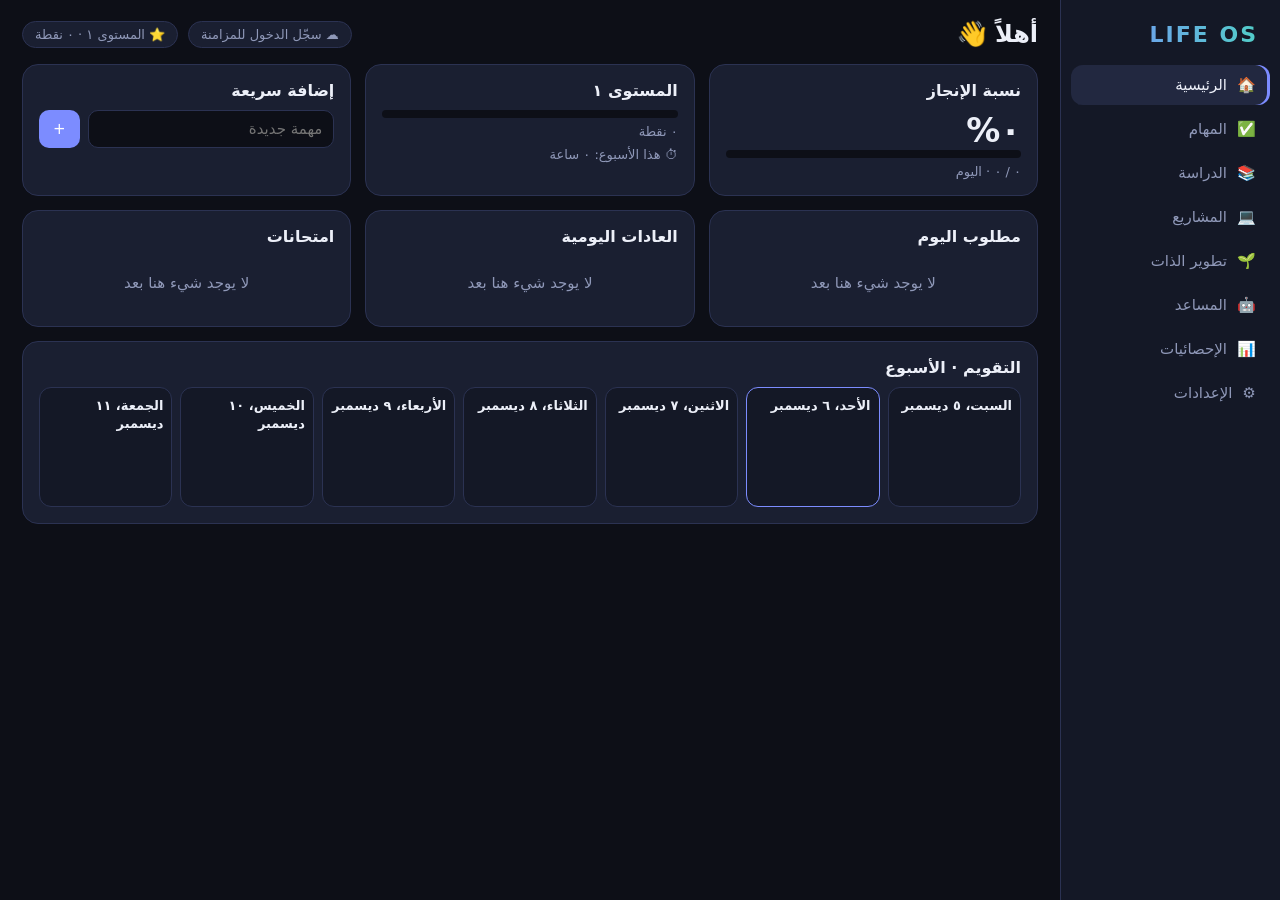
==== commit 555dbbc1: "SEO: titles, descriptions, Open Graph, canonical, sitemap, robots" ====
--- a/lifeos/index.html
+++ b/lifeos/index.html
@@ -4,9 +4,26 @@
 <meta charset="utf-8">
 <meta name="viewport" content="width=device-width,initial-scale=1,viewport-fit=cover">
 <meta name="theme-color" content="#0d0f17">
-<title>LIFE OS</title>
+<title>LIFE OS | ABDO X - تطبيق إدارة الحياة والدراسة</title>
+<meta name="description" content="LIFE OS من ABDO X: تطبيق لإدارة الدراسة والمشاريع والعادات والأهداف، مع مساعد ذكي وإحصائيات. Study, projects, habits and goals in one app.">
+<meta name="keywords" content="ABDO X, ABDOX, عبدو اكس, متجر عبدو اكس, ألعاب, تطبيقات, ألعاب مجانية, games, free games, apps, Abdulrahman Bashir, عبدالرحمن بشير, LIFE OS, إدارة الدراسة, pomodoro">
+<meta name="robots" content="index, follow">
+<link rel="canonical" href="https://abdulrahmanbashir501-oss.github.io/abdo-store/lifeos/index.html">
+<meta property="og:type" content="website">
+<meta property="og:site_name" content="ABDO X">
+<meta property="og:title" content="LIFE OS | ABDO X - تطبيق إدارة الحياة والدراسة">
+<meta property="og:description" content="LIFE OS من ABDO X: تطبيق لإدارة الدراسة والمشاريع والعادات والأهداف، مع مساعد ذكي وإحصائيات. Study, projects, habits and goals in one app.">
+<meta property="og:url" content="https://abdulrahmanbashir501-oss.github.io/abdo-store/lifeos/index.html">
+<meta property="og:locale" content="en_US">
+<meta property="og:locale:alternate" content="ar_EG">
+<meta name="twitter:card" content="summary">
+<meta name="twitter:title" content="LIFE OS | ABDO X - تطبيق إدارة الحياة والدراسة">
+<meta name="twitter:description" content="LIFE OS من ABDO X: تطبيق لإدارة الدراسة والمشاريع والعادات والأهداف، مع مساعد ذكي وإحصائيات. Study, projects, habits and goals in one app.">
+<!-- GSC-VERIFY -->
 <link rel="manifest" href="manifest.webmanifest">
 <link rel="icon" href="icon.svg">
+<script src="../js/abdox-config.js"></script>
+<script src="../js/abdox-cloud.js"></script>
 <style>
 :root{--bg:#0d0f17;--bg2:#141826;--card:#1a1f31;--card2:#222840;--line:#2b3252;--tx:#eceff8;--mu:#8f98b8;--ac:#7c8cff;--ac2:#4fd1c5;--ok:#46d19a;--warn:#f5b84b;--bad:#ef6a7a;--r:16px}
 *{box-sizing:border-box;-webkit-tap-highlight-color:transparent}
@@ -101,7 +118,7 @@
 aiNote:"بدون مفتاح، المساعد يعمل محليًا ويحلل بياناتك. مع مفتاح، يستخدم نموذجًا خارجيًا وتُرسل له ملخصات بياناتك. المفتاح يبقى على جهازك فقط.",
 saved:"تم الحفظ",imported:"تم الاستيراد",bad:"ملف غير صالح",levelUp:"مستوى جديد!",
 fast:"إضافة سريعة",greet:"أهلاً",overdue:"متأخر",noPlan:"أضف مواد أولًا",planDone:"تم توليد الجدول",
-exams:"امتحانات",install:"يمكنك تثبيته على الشاشة الرئيسية من قائمة المتصفح",autoBackup:"آخر نسخة تصدير",never:"لم يتم بعد",wipeC:"سيتم مسح كل شيء نهائيًا. تأكيد؟"},
+cloud:"مزامنة جوجل درايف",gClient:"Google Client ID",gSignIn:"تسجيل الدخول بجوجل",gSyncNow:"مزامنة الآن",gSignOut:"تسجيل الخروج",gHelp:"بياناتك تتحفظ في Google Drive الخاص بك في مكان مخفي، ولا يراها أحد غيرك. التطبيق يعمل أوفلاين وبيزامن لما تسجل الدخول.",needClient:"تسجيل الدخول بجوجل لسه ما اتفعلش على الموقع",gOnlyStore:"المزامنة متاحة من لينك المتجر",offline:"لا يوجد اتصال بالإنترنت",synced:"تمت المزامنة",pulled:"تم تحميل بياناتك من Drive",pushed:"تم حفظ بياناتك في Drive",gNeed:"سجّل الدخول للمزامنة",gOn:"متصل",gBusy:"جارٍ المزامنة...",gErr:"خطأ في المزامنة",gLast:"آخر مزامنة",exams:"امتحانات",install:"يمكنك تثبيته على الشاشة الرئيسية من قائمة المتصفح",autoBackup:"آخر نسخة تصدير",never:"لم يتم بعد",wipeC:"سيتم مسح كل شيء نهائيًا. تأكيد؟"},
 en:{dash:"Home",tasks:"Tasks",study:"Study",projects:"Projects",self:"Growth",ai:"Assistant",stats:"Stats",settings:"Settings",
 today:"Today",pending:"Due today",completion:"Completion",level:"Level",xp:"XP",add:"Add",edit:"Edit",del:"Delete",save:"Save",cancel:"Cancel",
 title:"Title",date:"Date",time:"Time",prio:"Priority",high:"High",mid:"Medium",low:"Low",none:"Nothing here yet",confirmDel:"Delete this?",
@@ -119,11 +136,11 @@
 aiNote:"Without a key the assistant runs locally and analyses your data. With a key it uses an external model and sends summaries of your data. The key stays on your device.",
 saved:"Saved",imported:"Imported",bad:"Invalid file",levelUp:"Level up!",
 fast:"Quick add",greet:"Hello",overdue:"Overdue",noPlan:"Add subjects first",planDone:"Plan generated",
-exams:"Exams",install:"You can install it to your home screen from the browser menu",autoBackup:"Last export",never:"Never",wipeC:"This erases everything permanently. Confirm?"}
+cloud:"Google Drive sync",gClient:"Google Client ID",gSignIn:"Sign in with Google",gSyncNow:"Sync now",gSignOut:"Sign out",gHelp:"Your data is stored in your own Google Drive in a hidden app folder; nobody else can see it. The app works offline and syncs when you sign in.",needClient:"Google sign-in is not enabled on the site yet",gOnlyStore:"Sync is available from the store link",offline:"No internet connection",synced:"Synced",pulled:"Loaded your data from Drive",pushed:"Saved your data to Drive",gNeed:"Sign in to sync",gOn:"Connected",gBusy:"Syncing...",gErr:"Sync error",gLast:"Last sync",exams:"Exams",install:"You can install it to your home screen from the browser menu",autoBackup:"Last export",never:"Never",wipeC:"This erases everything permanently. Confirm?"}
 };
 const IC={dash:"🏠",tasks:"✅",study:"📚",projects:"💻",self:"🌱",ai:"🤖",stats:"📊",settings:"⚙️"};
 /* ============ storage (IndexedDB, localStorage fallback) ============ */
-const DEF=()=>({v:1,settings:{lang:"ar",sleepTarget:8,aiKey:"",aiUrl:"https://api.openai.com/v1/chat/completions",aiModel:"gpt-4o-mini",lastExport:null,dailyMin:120,planDays:7},
+const DEF=()=>({v:1,settings:{lang:"ar",sleepTarget:8,aiKey:"",aiUrl:"https://api.openai.com/v1/chat/completions",aiModel:"gpt-4o-mini",lastExport:null,dailyMin:120,planDays:7},updatedAt:0,
 tasks:[],subjects:[],lessons:[],assigns:[],sessions:[],plan:[],projects:[],habits:[],sleep:[],goals:[],xp:0,log:[],chat:[]});
 let S=DEF();
 const DBN="lifeos",STO="kv";
@@ -134,7 +151,7 @@
 }
 function merge(d,v){const o=Object.assign({},d,v);o.settings=Object.assign({},d.settings,v.settings||{});return o}
 let saveT=null;
-function save(){clearTimeout(saveT);saveT=setTimeout(flush,150)}
+function save(){S.updatedAt=Math.max(Date.now(),(S.updatedAt||0)+1);clearTimeout(saveT);saveT=setTimeout(flush,150);cloudSchedule()}
 async function flush(){
  const snap=JSON.parse(JSON.stringify(S));
  try{const db=await idb();await new Promise((res,rej)=>{const tx=db.transaction(STO,"readwrite");tx.objectStore(STO).put(snap,"state");tx.oncomplete=res;tx.onerror=rej})}
@@ -198,7 +215,7 @@
  root.onchange=e=>{const el=e.target.closest("[data-c]");if(el&&A[el.dataset.c])A[el.dataset.c](el.dataset.id,el.value,el)};
  root.querySelectorAll("form[data-f]").forEach(f=>f.onsubmit=e=>{e.preventDefault();A[f.dataset.f](f)});
 }
-function head(title,extra=""){return `<div class="top"><h1>${title}</h1>${extra}<span class="pill">⭐ ${t("level")} ${num(lvl(S.xp))} · ${num(S.xp)} ${t("xp")}</span></div>`}
+function head(title,extra=""){return `<div class="top"><h1>${title}</h1>${extra}${clientId()?`<button class="pill cloudpill" data-a="cloud" style="cursor:pointer">${cloudLabel()}</button>`:""}<span class="pill">⭐ ${t("level")} ${num(lvl(S.xp))} · ${num(S.xp)} ${t("xp")}</span></div>`}
 /* ============ data helpers ============ */
 const subj=id=>S.subjects.find(s=>s.id===id);
 const subjName=id=>(subj(id)||{}).name||t("noSubject");
@@ -371,6 +388,7 @@
  <div class="card"><h3>${t("backup")}</h3><div class="mu" style="margin-bottom:10px">${t("autoBackup")}: ${s.lastExport?new Date(s.lastExport).toLocaleString():t("never")}</div>
  <div style="display:flex;gap:8px;flex-wrap:wrap"><button class="btn" data-a="exp">${t("export")}</button><button class="btn sec" data-a="imp">${t("import")}</button><button class="btn bad" data-a="wipe">${t("wipe")}</button></div><input type="file" id="impF" accept=".json,application/json" hidden></div>
  <div class="card"><h3>${t("aiCfg")}</h3><div class="mu">${t("aiNote")}</div><label>${t("aiKey")}</label><input type="password" value="${esc(s.aiKey)}" data-c="aiKey" autocomplete="off"><label>${t("aiUrl")}</label><input value="${esc(s.aiUrl)}" data-c="aiUrl"><label>${t("aiModel")}</label><input value="${esc(s.aiModel)}" data-c="aiModel"></div>
+ <div class="card"><h3>☁ ${t("cloud")}</h3><div class="mu">${t("gHelp")}</div><div class="mu" id="cloudStatus" style="margin:8px 0">${cloudLabel()}</div><div style="display:flex;gap:8px;flex-wrap:wrap;margin-top:10px"><button class="btn" data-a="cloudIn">${t("gSignIn")}</button><button class="btn sec" data-a="cloudNow">${t("gSyncNow")}</button><button class="btn sec" data-a="cloudOut">${t("gSignOut")}</button></div></div>
  <div class="card"><div class="mu">${t("install")}</div></div></div>`;
 };
 /* ============ actions ============ */
@@ -530,12 +548,42 @@
 }
 A.aiSend=f=>{const q=f.q.value;f.q.value="";aiAsk(q)};
 A.aiQ=(id,x)=>aiAsk(x);
+/* ============ ABDO X cloud (shared Google sign-in, data in the user's own Drive appData) ============ */
+const HAS=()=>!!window.ABDOX;
+let CS=null;
+function clientId(){return HAS()&&ABDOX.auth.configured()?"1":""}
+function cloudOK(){return HAS()&&ABDOX.auth.isSignedIn()}
+function cloudLabel(){
+ if(!HAS())return "☁ "+t("gOnlyStore");
+ const st=ABDOX.sync.status("lifeos"),u=ABDOX.auth.user();
+ if(!cloudOK())return "☁ "+t("gNeed");
+ if(st.s==="busy")return "☁ "+t("gBusy");
+ if(st.s==="err")return "☁ ⚠ "+t("gErr")+(st.msg?" ("+st.msg+")":"");
+ return "☁ ✓ "+(u&&u.email?u.email:t("gOn"))+(st.last?" · "+t("gLast")+" "+new Date(st.last).toLocaleTimeString():"");
+}
+function uiCloud(){document.querySelectorAll(".cloudpill,#cloudStatus").forEach(e=>e.textContent=cloudLabel())}
+function cloudPayload(){const o=JSON.parse(JSON.stringify(S));delete o.settings.aiKey;return o}
+function localEmpty(){return !(S.tasks.length||S.subjects.length||S.projects.length||S.habits.length||S.goals.length||S.assigns.length||S.xp)}
+function applyRemote(remote){
+ const keep={aiKey:S.settings.aiKey,aiUrl:S.settings.aiUrl,aiModel:S.settings.aiModel,lastExport:S.settings.lastExport};
+ S=merge(DEF(),remote);Object.assign(S.settings,keep);S.updatedAt=remote.updatedAt||Date.now();flush();render();toast(t("pulled"));
+}
+function cloudInit(){
+ if(!HAS()||CS)return;
+ CS=ABDOX.sync.object("lifeos",{get:cloudPayload,set:applyRemote,updatedAt:()=>S.updatedAt||0,empty:localEmpty});
+ ABDOX.auth.onChange(uiCloud);ABDOX.widget&&0;
+}
+function cloudSchedule(){if(CS)CS.changed()}
+A.cloud=()=>cloudOK()?CS.now().then(()=>toast(t("synced"))):A.cloudIn();
+A.cloudIn=()=>{if(!HAS())return toast(t("gOnlyStore"));if(!ABDOX.auth.configured())return toast(t("needClient"));ABDOX.auth.signIn().catch(e=>{toast(t("gErr")+" ("+e.message+")")})};
+A.cloudNow=()=>cloudOK()?CS.now().then(()=>toast(t("synced"))):A.cloudIn();
+A.cloudOut=()=>{if(HAS())ABDOX.auth.signOut()};
 /* ============ boot ============ */
 (async()=>{
  await load();
  if("serviceWorker"in navigator&&location.protocol.startsWith("http"))navigator.serviceWorker.register("sw.js").catch(()=>{});
  render();
- window.__LIFEOS={S:()=>S,A,TM,tmTick,ymd,today,localAI};
+ cloudInit();window.__LIFEOS={S:()=>S,A,TM,tmTick,ymd,today,localAI,cloudPayload};
 })();
 </script>
 </body>
